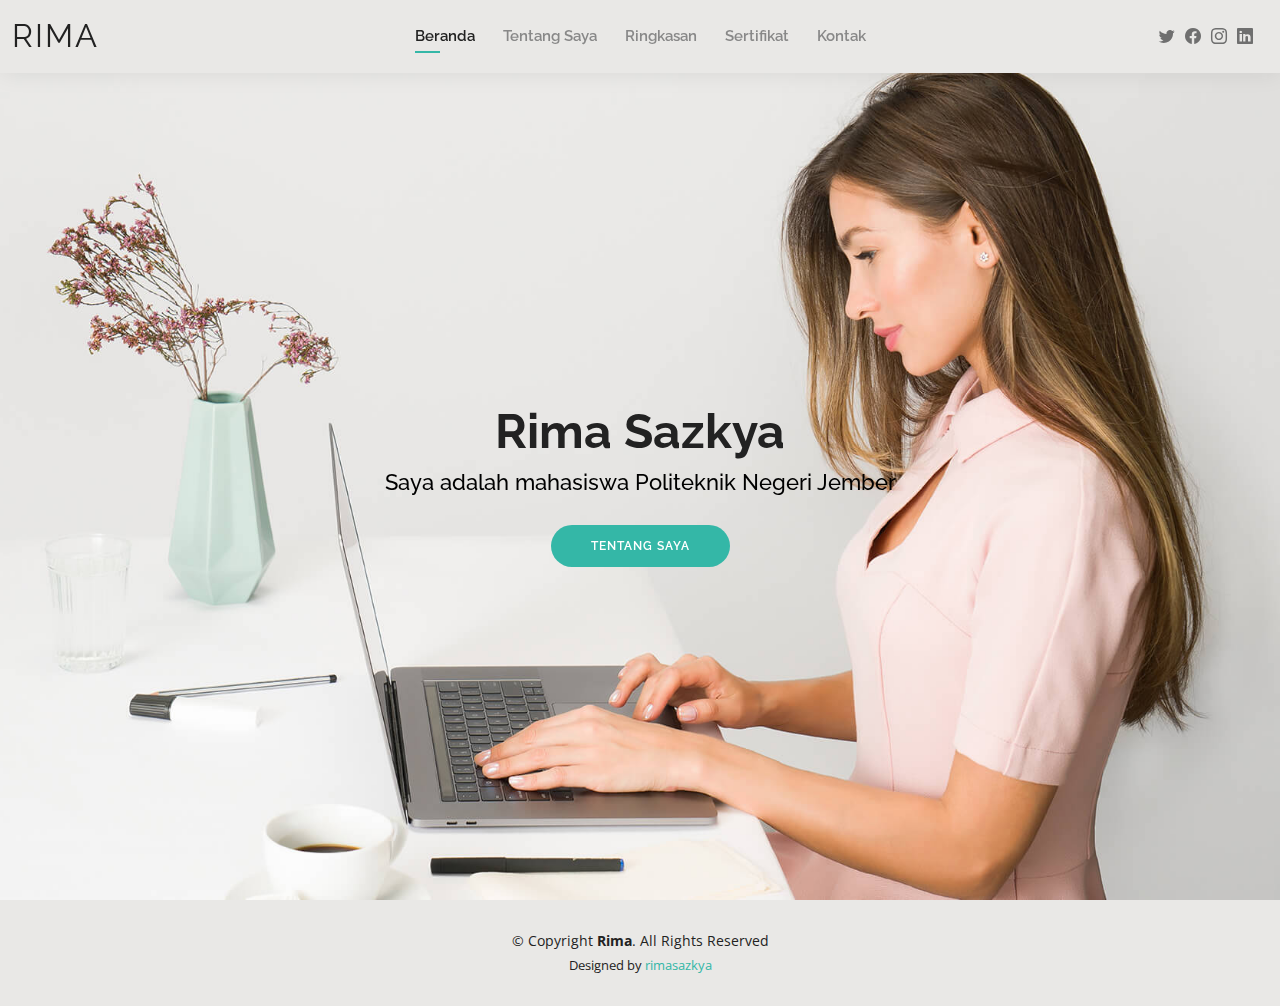
==== index.html @ ed660d76 "first commit" ====
<!DOCTYPE html>
<html lang="en">

<head>
  <meta charset="utf-8">
  <meta content="width=device-width, initial-scale=1.0" name="viewport">

  <title>Rima - Index</title>
  <meta content="" name="description">
  <meta content="" name="keywords">

  <!-- Favicons -->
  <link href="assets/img/favicon.png" rel="icon">
  <link href="assets/img/apple-touch-icon.png" rel="apple-touch-icon">

  <!-- Google Fonts -->
  <link href="https://fonts.googleapis.com/css?family=Open+Sans:300,300i,400,400i,600,600i,700,700i|Raleway:300,300i,400,400i,500,500i,600,600i,700,700i|Poppins:300,300i,400,400i,500,500i,600,600i,700,700i" rel="stylesheet">

  <!-- Vendor CSS Files -->
  <link href="assets/vendor/aos/aos.css" rel="stylesheet">
  <link href="assets/vendor/bootstrap/css/bootstrap.min.css" rel="stylesheet">
  <link href="assets/vendor/bootstrap-icons/bootstrap-icons.css" rel="stylesheet">
  <link href="assets/vendor/boxicons/css/boxicons.min.css" rel="stylesheet">
  <link href="assets/vendor/glightbox/css/glightbox.min.css" rel="stylesheet">
  <link href="assets/vendor/swiper/swiper-bundle.min.css" rel="stylesheet">

  <!-- Template Main CSS File -->
  <link href="assets/css/style.css" rel="stylesheet">

  <!-- =======================================================
  * Template Name: Kelly
  * Template URL: https://bootstrapmade.com/kelly-free-bootstrap-cv-resume-html-template/
  * Updated: Mar 17 2024 with Bootstrap v5.3.3
  * Author: BootstrapMade.com
  * License: https://bootstrapmade.com/license/
  ======================================================== -->
</head>

<body>

  <!-- ======= Header ======= -->
  <header id="header" class="fixed-top">
    <div class="container-fluid d-flex justify-content-between align-items-center">

      <h1 class="logo me-auto me-lg-0"><a href="index.html">Rima</a></h1>
      <!-- Uncomment below if you prefer to use an image logo -->
      <!-- <a href="index.html" class="logo"><img src="assets/img/logo.png" alt="" class="img-fluid"></a>-->

      <nav id="navbar" class="navbar order-last order-lg-0">
        <ul>
          <li><a class="active" href="index.html">Beranda</a></li>
          <li><a href="about.html">Tentang Saya</a></li>
          <li><a href="resume.html">Ringkasan</a></li>
          <li><a href="services.html">Sertifikat</a></li>
          <li><a href="contact.html">Kontak</a></li>
        </ul>
        <i class="bi bi-list mobile-nav-toggle"></i>
      </nav><!-- .navbar -->

      <div class="header-social-links">
        <a href="#" class="twitter"><i class="bi bi-twitter"></i></a>
        <a href="#" class="facebook"><i class="bi bi-facebook"></i></a>
        <a href="https://www.instagram.com/_rimaszky/" class="instagram"><i class="bi bi-instagram"></i></a>
        <a href="#" class="linkedin"><i class="bi bi-linkedin"></i></i></a>
      </div>

    </div>

  </header><!-- End Header -->

  <!-- ======= Hero Section ======= -->
  <section id="hero" class="d-flex align-items-center">
    <div class="container d-flex flex-column align-items-center" data-aos="zoom-in" data-aos-delay="100">
      <h1>Rima Sazkya</h1>
      <h2>Saya adalah mahasiswa Politeknik Negeri Jember</h2>
      <a href="about.html" class="btn-about">Tentang Saya</a>
    </div>
  </section><!-- End Hero -->

  <!-- ======= Footer ======= -->
  <footer id="footer">
    <div class="container">
      <div class="copyright">
        &copy; Copyright <strong><span>Rima</span></strong>. All Rights Reserved
      </div>
      <div class="credits">
        <!-- All the links in the footer should remain intact. -->
        <!-- You can delete the links only if you purchased the pro version. -->
        <!-- Licensing information: https://bootstrapmade.com/license/ -->
        <!-- Purchase the pro version with working PHP/AJAX contact form: https://bootstrapmade.com/kelly-free-bootstrap-cv-resume-html-template/ -->
        Designed by <a href="https://bootstrapmade.com/">rimasazkya</a>
      </div>
    </div>
  </footer><!-- End  Footer -->

  <div id="preloader"></div>
  <a href="#" class="back-to-top d-flex align-items-center justify-content-center"><i class="bi bi-arrow-up-short"></i></a>

  <!-- Vendor JS Files -->
  <script src="assets/vendor/purecounter/purecounter_vanilla.js"></script>
  <script src="assets/vendor/aos/aos.js"></script>
  <script src="assets/vendor/bootstrap/js/bootstrap.bundle.min.js"></script>
  <script src="assets/vendor/glightbox/js/glightbox.min.js"></script>
  <script src="assets/vendor/isotope-layout/isotope.pkgd.min.js"></script>
  <script src="assets/vendor/swiper/swiper-bundle.min.js"></script>
  <script src="assets/vendor/waypoints/noframework.waypoints.js"></script>
  <script src="assets/vendor/php-email-form/validate.js"></script>

  <!-- Template Main JS File -->
  <script src="assets/js/main.js"></script>

</body>

</html>
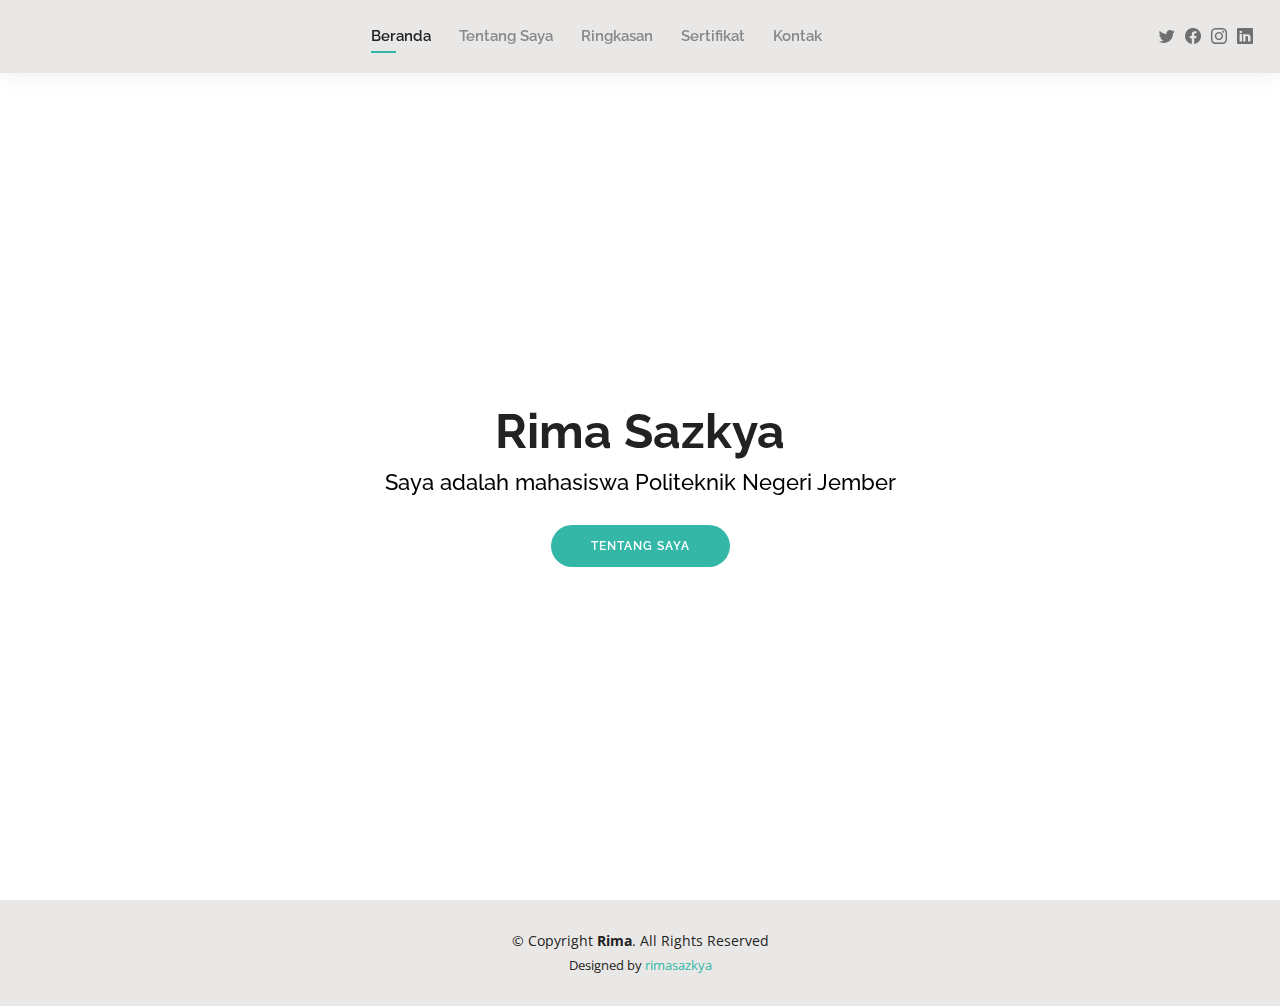
==== commit b560c83c: "First Commit" ====
--- a/index.html
+++ b/index.html
@@ -42,7 +42,7 @@
   <header id="header" class="fixed-top">
     <div class="container-fluid d-flex justify-content-between align-items-center">
 
-      <h1 class="logo me-auto me-lg-0"><a href="index.html">Rima</a></h1>
+      <h1 class="logo me-auto me-lg-0"><a href="index.html"></a></h1>
       <!-- Uncomment below if you prefer to use an image logo -->
       <!-- <a href="index.html" class="logo"><img src="assets/img/logo.png" alt="" class="img-fluid"></a>-->
 
--- a/assets/css/style.css
+++ b/assets/css/style.css
@@ -421,7 +421,6 @@
 #hero {
   width: 100%;
   height: 100vh;
-  background: url("../img/hero-bg.jpg") top right;
   background-size: cover;
 }
 
